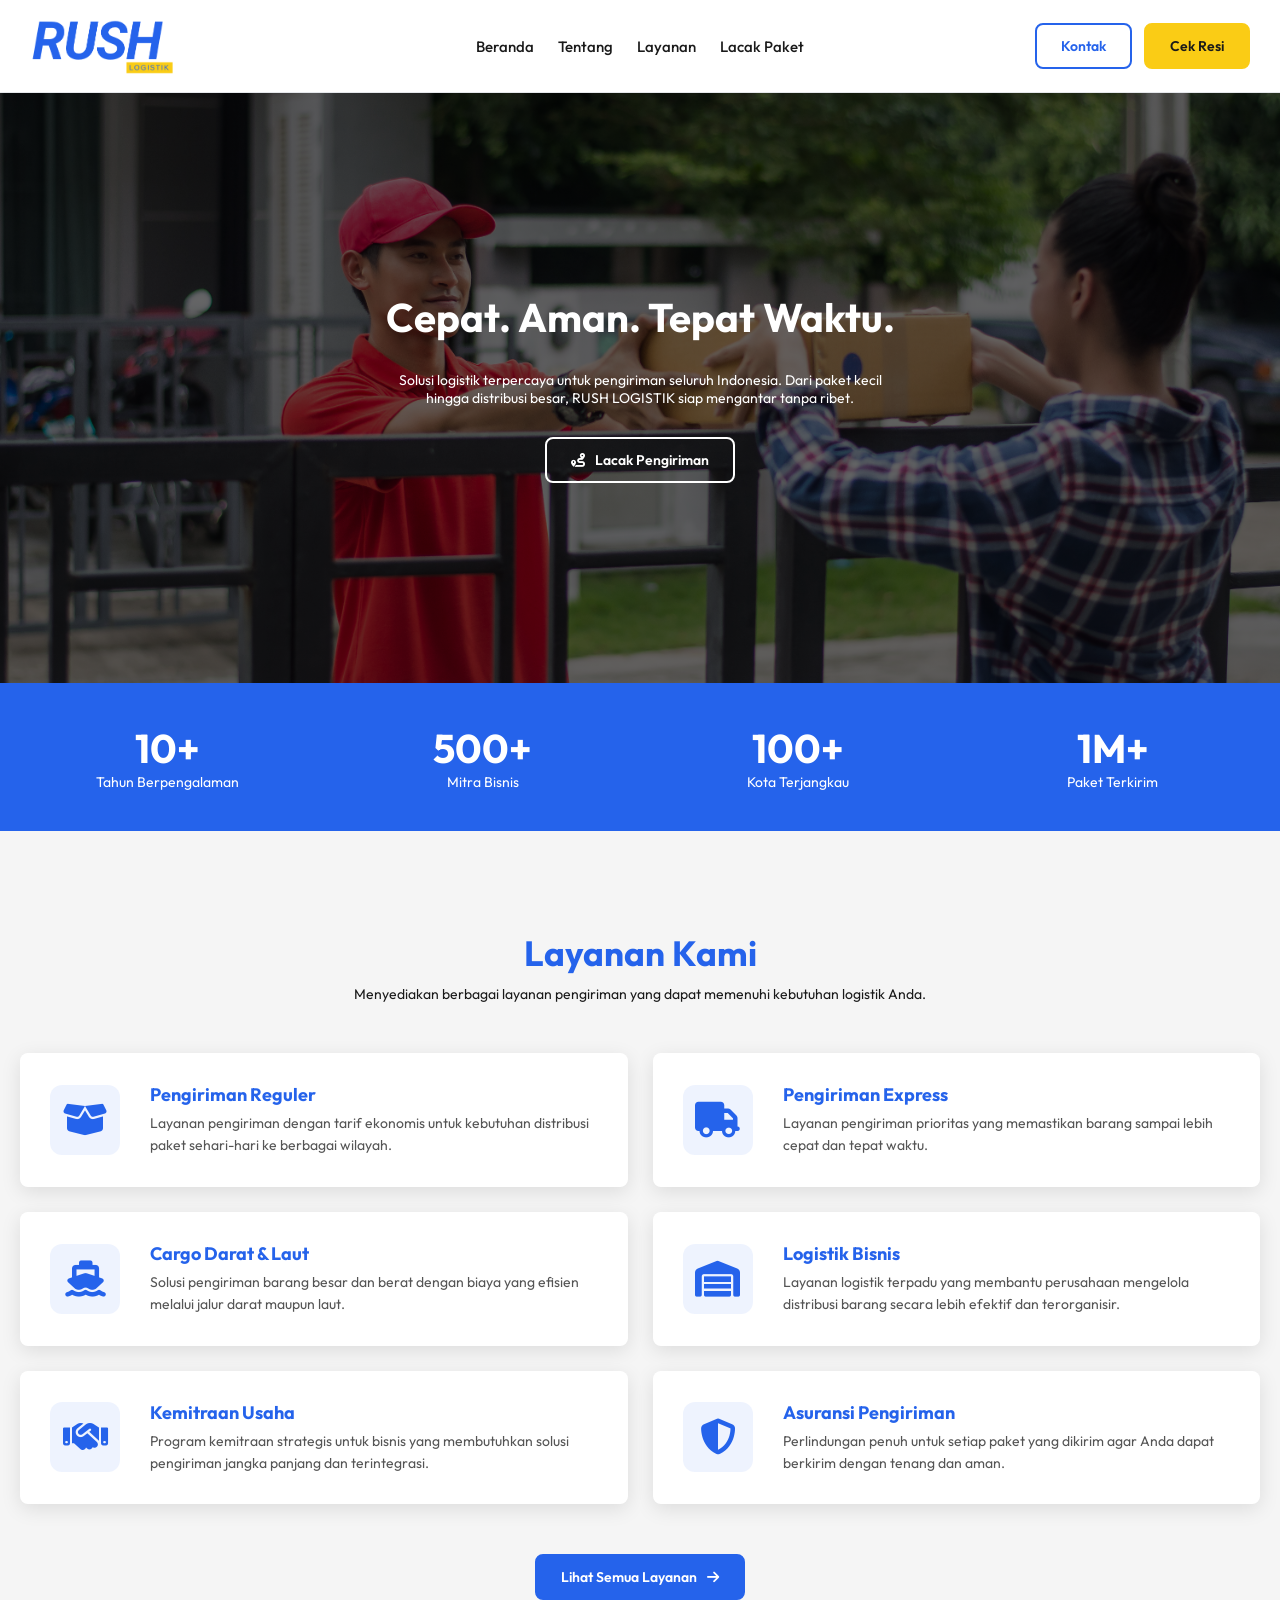
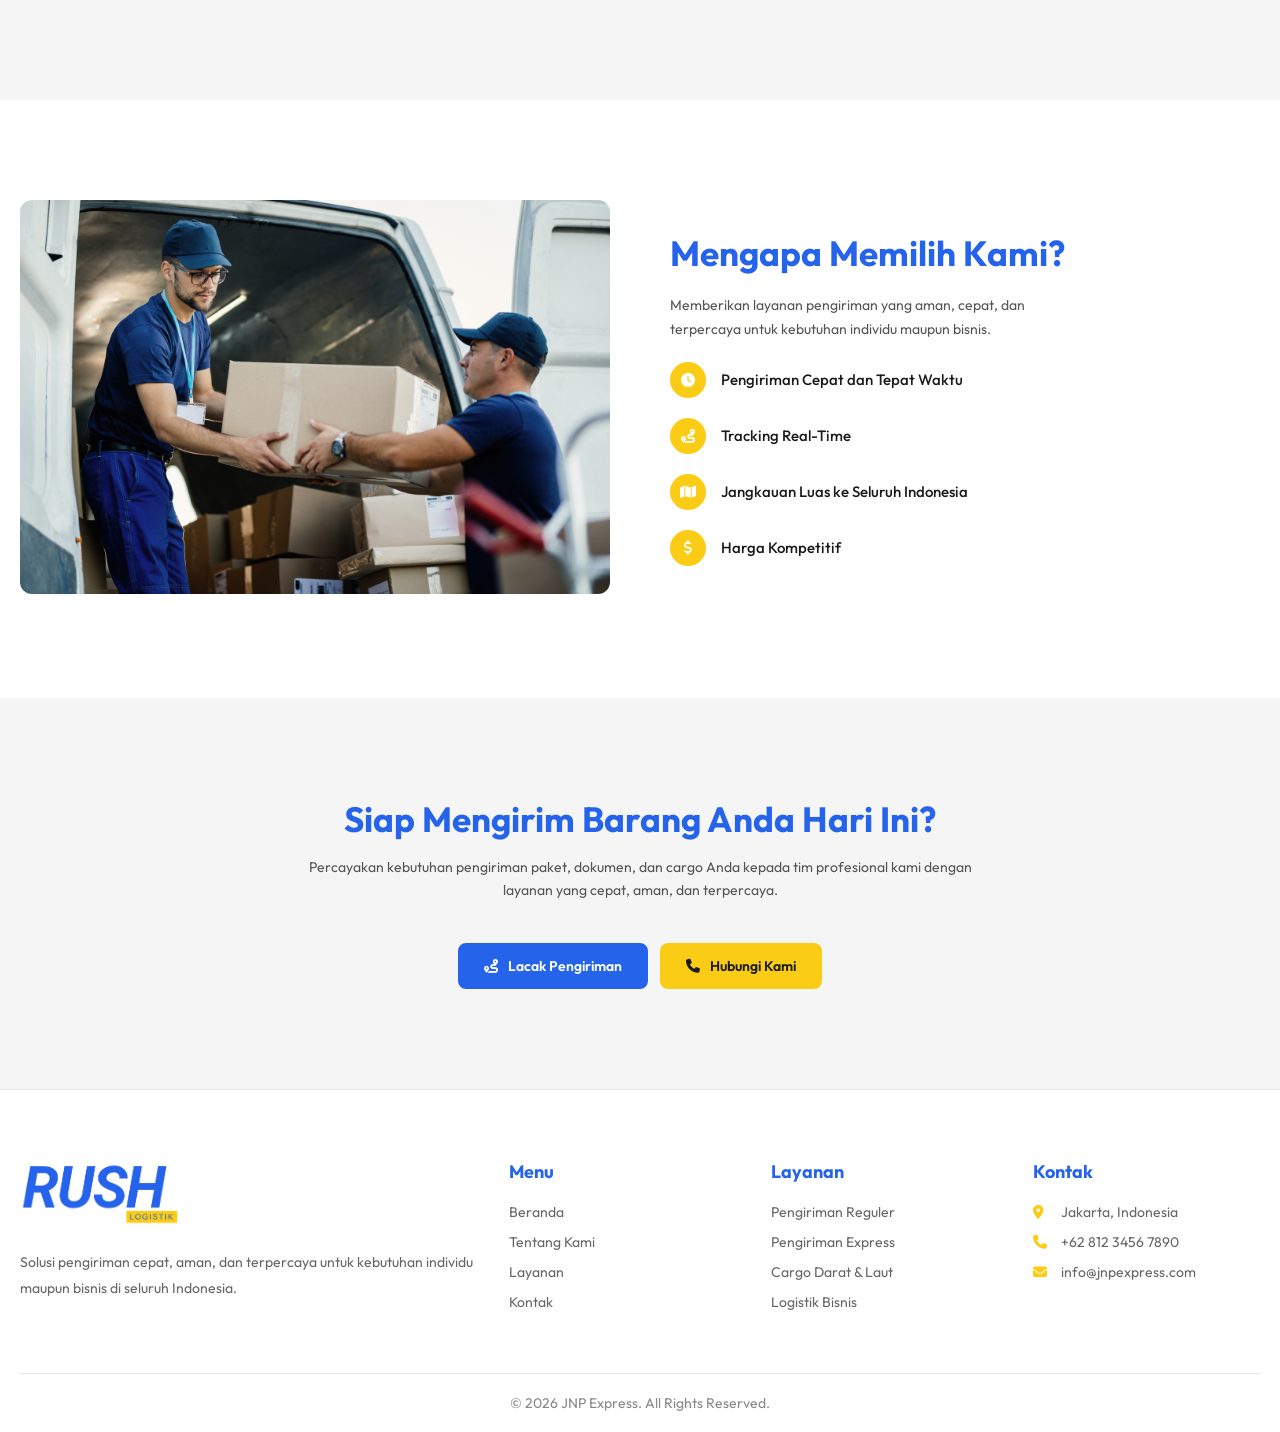
==== index.html @ 89da56f3 "initial commit" ====
<!DOCTYPE html>
<html lang="en">

<head>
    <meta charset="UTF-8">
    <meta name="viewport" content="width=device-width, initial-scale=1.0">
    <title>JNP Express</title>
    <link rel="stylesheet" href="css/style.css">
    <link rel="preconnect" href="https://fonts.googleapis.com">
    <link rel="preconnect" href="https://fonts.gstatic.com" crossorigin>
    <link href="https://unpkg.com/aos@2.3.1/dist/aos.css" rel="stylesheet">
    <link href="https://fonts.googleapis.com/css2?family=Outfit:wght@100..900&display=swap" rel="stylesheet">
    <link rel="stylesheet" href="https://cdnjs.cloudflare.com/ajax/libs/font-awesome/6.7.2/css/all.min.css">
</head>

<body>

    <!-- ============ MOBILE NAV OVERLAY ============ -->
    <div class="mobile-nav" id="mobileNav">
        <div class="mobile-nav-panel">
            <button class="mobile-nav-close" id="mobileNavClose" aria-label="Tutup menu">
                <i class="fas fa-times"></i>
            </button>
            <nav class="mobile-nav-links">
                <a href="index.html" class="active">Beranda</a>
                <a href="about.html">Tentang</a>
                <a href="services.html">Layanan</a>
                <a href="tracking.html">Lacak Paket</a>

            </nav>
            <div class="mobile-nav-buttons">
                <a href="#kontak" class="btn-primary-trans">Kontak</a>
                <a href="tracking.html" class="btn-secondary">Cek Resi</a>
            </div>
        </div>
    </div>

    <!-- ============ HEADER ============ -->
    <header class="header">
        <div class="header-inner">
            <div class="logo">
                <a href="#">
                    <img src="images/logo.png" alt="JNP Express Logo">
                </a>
            </div>

            <nav class="nav-link">
                <a href="#" class="active">Beranda</a>
                <a href="about.html">Tentang</a>
                <a href="services.html">Layanan</a>
                <a href="tracking.html">Lacak Paket</a>

            </nav>

            <div class="buttons">
                <a href="#kontak" class="btn-primary-trans">Kontak</a>
                <a href="tracking.html" class="btn-secondary">Cek Resi</a>
            </div>

            <!-- Hamburger button -->
            <button class="mobile-toggle" id="mobileToggle" aria-label="Buka menu">
                <i class="fas fa-bars"></i>
            </button>
        </div>
    </header>

    <!-- ============ HERO ============ -->
    <section class="wrapper-image">
        <div class="hero-section" data-aos="fade-up">
            <h1>Cepat. Aman. Tepat Waktu.</h1>
            <p>Solusi logistik terpercaya untuk pengiriman seluruh Indonesia.
                Dari paket kecil hingga distribusi besar, RUSH LOGISTIK siap mengantar tanpa ribet.</p>
            <div class="buttons">
                <a href="tracking.html" class="btn-white">
                    <i class="fas fa-route" style="margin-right: 10px;"></i> Lacak Pengiriman
                </a>
            </div>
        </div>
    </section>

    <!-- ============ STATS ============ -->
    <section class="wrapper-blue">
        <div class="stats-section" data-aos="fade-up">
            <div class="stat-item">
                <h2>10+</h2>
                <p>Tahun Berpengalaman</p>
            </div>
            <div class="stat-item">
                <h2>500+</h2>
                <p>Mitra Bisnis</p>
            </div>
            <div class="stat-item">
                <h2>100+</h2>
                <p>Kota Terjangkau</p>
            </div>
            <div class="stat-item">
                <h2>1M+</h2>
                <p>Paket Terkirim</p>
            </div>
        </div>
    </section>

    <!-- ============ SERVICES ============ -->
    <section class="wrapper-gray">
        <div class="services-section" data-aos="fade-up">
            <div class="section-title">
                <h2>Layanan Kami</h2>
                <p>Menyediakan berbagai layanan pengiriman yang dapat memenuhi kebutuhan logistik Anda.</p>
            </div>
            <div class="item-grid">
                <div class="item">
                    <i class="fas fa-box-open service-icon"></i>
                    <div>
                        <h3>Pengiriman Reguler</h3>
                        <p>Layanan pengiriman dengan tarif ekonomis untuk kebutuhan distribusi paket sehari-hari ke
                            berbagai wilayah.</p>
                    </div>
                </div>
                <div class="item">
                    <i class="fas fa-truck service-icon"></i>
                    <div>
                        <h3>Pengiriman Express</h3>
                        <p>Layanan pengiriman prioritas yang memastikan barang sampai lebih cepat dan tepat waktu.</p>
                    </div>
                </div>
                <div class="item">
                    <i class="fas fa-ship service-icon"></i>
                    <div>
                        <h3>Cargo Darat &amp; Laut</h3>
                        <p>Solusi pengiriman barang besar dan berat dengan biaya yang efisien melalui jalur darat maupun
                            laut.</p>
                    </div>
                </div>
                <div class="item">
                    <i class="fas fa-warehouse service-icon"></i>
                    <div>
                        <h3>Logistik Bisnis</h3>
                        <p>Layanan logistik terpadu yang membantu perusahaan mengelola distribusi barang secara lebih
                            efektif dan terorganisir.</p>
                    </div>
                </div>
                <div class="item">
                    <i class="fas fa-handshake service-icon"></i>
                    <div>
                        <h3>Kemitraan Usaha</h3>
                        <p>Program kemitraan strategis untuk bisnis yang membutuhkan solusi pengiriman jangka panjang
                            dan terintegrasi.</p>
                    </div>
                </div>
                <div class="item">
                    <i class="fas fa-shield-halved service-icon"></i>
                    <div>
                        <h3>Asuransi Pengiriman</h3>
                        <p>Perlindungan penuh untuk setiap paket yang dikirim agar Anda dapat berkirim dengan tenang dan
                            aman.</p>
                    </div>
                </div>
            </div>
            <a href="services.html" class="btn-primary">
                Lihat Semua Layanan <i class="fa fa-arrow-right" style="margin-left: 10px;"></i>
            </a>
        </div>
    </section>

    <!-- ============ WHY ============ -->
    <section class="wrapper-white">
        <div class="why-section" data-aos="fade-up">
            <div class="left">
                <img src="images/paket-diantar.jpg" alt="Pengiriman paket">
            </div>
            <div class="right">
                <h2>Mengapa Memilih Kami?</h2>
                <p>Memberikan layanan pengiriman yang aman, cepat, dan terpercaya untuk kebutuhan individu maupun
                    bisnis.</p>
                <div class="why-list">
                    <div class="why-item">
                        <i class="fas fa-clock"></i>
                        <span>Pengiriman Cepat dan Tepat Waktu</span>
                    </div>
                    <div class="why-item">
                        <i class="fas fa-route"></i>
                        <span>Tracking Real-Time</span>
                    </div>
                    <div class="why-item">
                        <i class="fas fa-map"></i>
                        <span>Jangkauan Luas ke Seluruh Indonesia</span>
                    </div>
                    <div class="why-item">
                        <i class="fas fa-dollar-sign"></i>
                        <span>Harga Kompetitif</span>
                    </div>
                </div>
            </div>
        </div>
    </section>

    <!-- ============ CTA ============ -->
    <section class="wrapper-gray">
        <div class="cta-section" data-aos="fade-up">
            <div class="text">
                <h1>Siap Mengirim Barang Anda Hari Ini?</h1>
                <p>Percayakan kebutuhan pengiriman paket, dokumen, dan cargo Anda kepada tim profesional kami dengan
                    layanan yang cepat, aman, dan terpercaya.</p>
            </div>
            <div class="buttons">
                <a href="tracking.html" class="btn-primary">
                    <i class="fas fa-route" style="margin-right: 10px;"></i> Lacak Pengiriman
                </a>
                <a href="#kontak" class="btn-secondary">
                    <i class="fas fa-phone" style="margin-right: 10px;"></i> Hubungi Kami
                </a>
            </div>
        </div>
    </section>

    <!-- ============ FOOTER ============ -->
    <footer class="footer" id="kontak">
        <div class="footer-content">
            <div class="footer-col">
                <img src="images/logo.png" alt="JNP Express" class="footer-logo">
                <p>Solusi pengiriman cepat, aman, dan terpercaya untuk kebutuhan individu maupun bisnis di seluruh
                    Indonesia.</p>
            </div>

            <div class="footer-col">
                <h4>Menu</h4>
                <ul>
                    <li><a href="#">Beranda</a></li>
                    <li><a href="#">Tentang Kami</a></li>
                    <li><a href="#">Layanan</a></li>
                    <li><a href="#">Kontak</a></li>
                </ul>
            </div>

            <div class="footer-col">
                <h4>Layanan</h4>
                <ul>
                    <li><a href="#">Pengiriman Reguler</a></li>
                    <li><a href="#">Pengiriman Express</a></li>
                    <li><a href="#">Cargo Darat &amp; Laut</a></li>
                    <li><a href="#">Logistik Bisnis</a></li>
                </ul>
            </div>

            <div class="footer-col">
                <h4>Kontak</h4>
                <ul>
                    <li>
                        <i class="fas fa-location-dot"></i>
                        Jakarta, Indonesia
                    </li>
                    <li>
                        <i class="fas fa-phone"></i>
                        +62 812 3456 7890
                    </li>
                    <li>
                        <i class="fas fa-envelope"></i>
                        info@jnpexpress.com
                    </li>
                </ul>
            </div>
        </div>

        <div class="footer-bottom">
            <p>© 2026 JNP Express. All Rights Reserved.</p>
        </div>
    </footer>

    <!-- ============ SCRIPTS ============ -->
    <script src="https://unpkg.com/aos@2.3.1/dist/aos.js"></script>
    <script>
        // AOS Init
        AOS.init({
            duration: 1000,
            once: true
        });

        // Mobile Nav
        const mobileToggle = document.getElementById('mobileToggle');
        const mobileNav = document.getElementById('mobileNav');
        const mobileNavClose = document.getElementById('mobileNavClose');

        function openNav() {
            mobileNav.style.display = 'block';
            document.body.style.overflow = 'hidden';
            // Trigger reflow for transition
            requestAnimationFrame(() => {
                mobileNav.classList.add('open');
            });
        }

        function closeNav() {
            mobileNav.classList.remove('open');
            document.body.style.overflow = '';
            mobileNav.addEventListener('transitionend', () => {
                if (!mobileNav.classList.contains('open')) {
                    mobileNav.style.display = 'none';
                }
            }, { once: true });
        }

        mobileToggle.addEventListener('click', openNav);
        mobileNavClose.addEventListener('click', closeNav);

        // Close on overlay click (outside panel)
        mobileNav.addEventListener('click', (e) => {
            if (e.target === mobileNav) closeNav();
        });

        // Close nav on mobile link click
        document.querySelectorAll('.mobile-nav-links a').forEach(link => {
            link.addEventListener('click', closeNav);
        });

        // Active nav link highlight on scroll (optional enhancement)
        const sections = document.querySelectorAll('section');
        const navLinks = document.querySelectorAll('.nav-link a, .mobile-nav-links a');

        window.addEventListener('scroll', () => {
            let current = '';
            sections.forEach(section => {
                const sectionTop = section.offsetTop - 120;
                if (window.scrollY >= sectionTop) {
                    current = section.getAttribute('id') || '';
                }
            });

            navLinks.forEach(link => {
                link.classList.remove('active');
                if (current && link.getAttribute('href') === `#${current}`) {
                    link.classList.add('active');
                }
            });
        });
    </script>

</body>

</html>
---- css/style.css ----
/* =============================================
   HOME CSS
   ============================================= */
html {
    scroll-behavior: smooth;
}

:root {
    --primary: #2563EB;
    --secondary: #FACC15;
    --dark: #1A1A1A;
    --light: #FFFFFF;
    --gray: #F5F5F5;
    --border: #E5E7EB;
}

* {
    margin: 0;
    padding: 0;
    box-sizing: border-box;
}

body {
    font-family: "Outfit", sans-serif;
    color: var(--dark);
    background: var(--light);
}

/* =============================================
   HEADER
   ============================================= */

.header {
    width: 100%;
    background: var(--light);
    z-index: 999;
    border-bottom: 1px solid var(--border);
    transition: all 0.3s ease;
    position: sticky;
    top: 0;
}

.header-inner {
    max-width: 1300px;
    margin: 0 auto;
    padding: 18px 24px;
    display: flex;
    align-items: center;
    justify-content: space-between;
    position: relative;
}

.logo img {
    height: 60px;
    width: auto;
    display: block;
}

.nav-link {
    position: absolute;
    left: 50%;
    transform: translateX(-50%);
    display: flex;
    align-items: center;
    gap: 35px;
}

.nav-link a {
    text-decoration: none;
    color: var(--dark);
    font-size: 15px;
    font-weight: 500;
    transition: all 0.3s ease;
    position: relative;
    white-space: nowrap;
}

.nav-link a::after {
    content: "";
    position: absolute;
    left: 0;
    bottom: -8px;
    width: 0;
    height: 2px;
    background: var(--primary);
    transition: 0.3s;
}

.nav-link a:hover,
.nav-link a.active {
    color: var(--primary);
}

.nav-link a:hover::after,
.nav-link a.active::after {
    width: 100%;
}

.buttons {
    display: flex;
    align-items: center;
    gap: 12px;
    flex-shrink: 0;
}

/* =============================================
   BUTTONS
   ============================================= */

.btn-primary {
    display: inline-flex;
    align-items: center;
    justify-content: center;
    padding: 12px 24px;
    background: var(--primary);
    border: 2px solid var(--primary);
    border-radius: 8px;
    text-decoration: none;
    color: var(--light);
    font-size: 14px;
    font-weight: 600;
    transition: all 0.3s ease;
    cursor: pointer;
    white-space: nowrap;
}

.btn-primary:hover {
    background: transparent;
    color: var(--primary);
}

.btn-primary-trans {
    display: inline-flex;
    align-items: center;
    justify-content: center;
    padding: 12px 24px;
    border: 2px solid var(--primary);
    border-radius: 8px;
    text-decoration: none;
    color: var(--primary);
    font-size: 14px;
    font-weight: 600;
    transition: all 0.3s ease;
    white-space: nowrap;
}

.btn-primary-trans:hover {
    background: var(--primary);
    color: var(--light);
}

.btn-secondary {
    display: inline-flex;
    align-items: center;
    justify-content: center;
    padding: 12px 24px;
    background: var(--secondary);
    border: 2px solid var(--secondary);
    border-radius: 8px;
    text-decoration: none;
    color: var(--dark);
    font-size: 14px;
    font-weight: 600;
    transition: all 0.3s ease;
    white-space: nowrap;
}

.btn-secondary:hover {
    color: var(--secondary);
    background: transparent;
    border-color: var(--secondary);
}

.btn-white {
    display: inline-flex;
    align-items: center;
    justify-content: center;
    padding: 12px 24px;
    background: transparent;
    border: 2px solid var(--light);
    border-radius: 8px;
    text-decoration: none;
    color: var(--light);
    font-size: 14px;
    font-weight: 600;
    transition: all 0.3s ease;
}

.btn-white:hover {
    color: var(--dark);
    background: var(--light);
}

/* =============================================
   MOBILE TOGGLE
   ============================================= */

.mobile-toggle {
    display: none;
    cursor: pointer;
    font-size: 28px;
    color: var(--primary);
    background: none;
    border: none;
    padding: 4px;
    z-index: 1001;
}

/* Mobile Nav Overlay */
.mobile-nav {
    display: none;
    position: fixed;
    top: 0;
    left: 0;
    width: 100%;
    height: 100%;
    background: rgba(0, 0, 0, 0.5);
    z-index: 1000;
    opacity: 0;
    transition: opacity 0.3s ease;
}

.mobile-nav.open {
    opacity: 1;
}

.mobile-nav-panel {
    position: absolute;
    top: 0;
    right: 0;
    width: 280px;
    height: 100%;
    background: var(--light);
    padding: 30px 24px;
    display: flex;
    flex-direction: column;
    gap: 0;
    transform: translateX(100%);
    transition: transform 0.3s ease;
    overflow-y: auto;
}

.mobile-nav.open .mobile-nav-panel {
    transform: translateX(0);
}

.mobile-nav-close {
    align-self: flex-end;
    background: none;
    border: none;
    font-size: 26px;
    color: var(--primary);
    cursor: pointer;
    margin-bottom: 30px;
}

.mobile-nav-links {
    display: flex;
    flex-direction: column;
    gap: 0;
    border-top: 1px solid var(--border);
}

.mobile-nav-links a {
    text-decoration: none;
    color: var(--dark);
    font-size: 16px;
    font-weight: 500;
    padding: 16px 0;
    border-bottom: 1px solid var(--border);
    transition: color 0.3s ease;
}

.mobile-nav-links a:hover,
.mobile-nav-links a.active {
    color: var(--primary);
}

.mobile-nav-buttons {
    display: flex;
    flex-direction: column;
    gap: 12px;
    margin-top: 30px;
}

.mobile-nav-buttons .btn-primary-trans,
.mobile-nav-buttons .btn-secondary {
    width: 100%;
    justify-content: center;
}

/* =============================================
   WRAPPERS
   ============================================= */

.wrapper-image {
    width: 100%;
    display: flex;
    justify-content: center;
    align-items: center;
    padding: 200px 20px;
    background-image:
        linear-gradient(rgba(0, 0, 0, 0.6), rgba(0, 0, 0, 0.6)),
        url('../images/hero-bg.jpg');
    background-size: cover;
    background-position: center;
    background-repeat: no-repeat;
}

.wrapper-white {
    background-color: var(--light);
    width: 100%;
    display: flex;
    justify-content: center;
    padding: 100px 20px;
}

.wrapper-gray {
    background-color: var(--gray);
    width: 100%;
    display: flex;
    justify-content: center;
    padding: 100px 20px;
}

.wrapper-blue {
    background-color: var(--primary);
    width: 100%;
    display: flex;
    justify-content: center;
    padding: 20px;
}

.wrapper-blue-1 {
    background-color: var(--primary);
    width: 100%;
    display: flex;
    justify-content: center;
    padding: 100px 20px;
}

/* =============================================
   HERO SECTION
   ============================================= */

.hero-section {
    display: flex;
    flex-direction: column;
    justify-content: center;
    align-items: center;
    width: 100%;
    max-width: 700px;
    gap: 30px;
    color: var(--light);
    text-align: center;
}

.hero-section h1 {
    font-size: 40px;
    text-align: center;
    line-height: 1.2;
}

.hero-section p {
    font-size: 14px;
    width: 500px;
    max-width: 100%;
}

/* =============================================
   STATS SECTION
   ============================================= */

.stats-section {
    width: 100%;
    display: grid;
    grid-template-columns: repeat(4, 1fr);
    gap: 30px;
    max-width: 1300px;
}

.stat-item {
    padding: 20px;
    border-radius: 8px;
    text-align: center;
    color: var(--light);
}

.stat-item h2 {
    font-size: 40px;
}

.stat-item p {
    font-size: 14px;
}

/* =============================================
   SECTION TITLE
   ============================================= */

.section-title {
    display: flex;
    flex-direction: column;
    justify-content: center;
    align-items: center;
    gap: 10px;
    text-align: center;
}

.section-title h2 {
    font-size: 35px;
    color: var(--primary);
}

.section-title p {
    font-size: 14px;
    color: var(--dark);
}

/* =============================================
   SERVICES SECTION
   ============================================= */

.services-section {
    display: flex;
    flex-direction: column;
    justify-content: center;
    align-items: center;
    width: 100%;
    max-width: 1300px;
    gap: 50px;
}

.services-section .item-grid {
    width: 100%;
    display: grid;
    grid-template-columns: repeat(2, 1fr);
    gap: 25px;
}

.services-section .item-grid .item {
    display: flex;
    flex-direction: row;
    gap: 30px;
    justify-content: start;
    align-items: center;
    background-color: #FFF;
    padding: 30px;
    box-shadow: 0 5px 20px rgba(0, 0, 0, 0.1);
    position: relative;
    overflow: hidden;
    border-radius: 8px;
    transition: transform 0.3s ease, box-shadow 0.3s ease;
}

.services-section .item-grid .item:hover {
    transform: translateY(-4px);
    box-shadow: 0 10px 30px rgba(0, 0, 0, 0.15);
}

.services-section .item-grid .service-icon {
    font-size: 36px;
    color: var(--primary);
    flex-shrink: 0;
    width: 70px;
    height: 70px;
    display: flex;
    align-items: center;
    justify-content: center;
    background-color: rgba(37, 99, 235, 0.08);
    border-radius: 12px;
}

.services-section .item-grid h3 {
    font-size: 18px;
    color: var(--primary);
    text-align: left;
    font-weight: 700;
    margin: 0;
}

.services-section .item-grid p {
    color: #555;
    font-size: 14px;
    text-align: left;
    margin-top: 6px;
    line-height: 1.6;
}

/* =============================================
   WHY SECTION
   ============================================= */

.why-section {
    display: flex;
    flex-direction: row;
    justify-content: center;
    align-items: center;
    width: 100%;
    max-width: 1300px;
    gap: 60px;
}

.why-section .left {
    flex: 1;
}

.why-section .left img {
    width: 100%;
    height: auto;
    object-fit: cover;
    border-radius: 12px;
}

.why-section .right {
    flex: 1;
    display: flex;
    flex-direction: column;
    justify-content: center;
    align-items: start;
    gap: 20px;
}

.why-section .right h2 {
    font-size: 35px;
    color: var(--primary);
    line-height: 1.2;
}

.why-section .right p {
    font-size: 14px;
    line-height: 1.7;
    color: #555;
    max-width: 420px;
}

.why-list {
    display: flex;
    flex-direction: column;
    gap: 20px;
    width: 100%;
}

.why-item {
    display: flex;
    align-items: center;
    gap: 15px;
    font-size: 15px;
    font-weight: 500;
}

.why-item i {
    width: 36px;
    height: 36px;
    background: var(--secondary);
    color: #fff;
    border-radius: 50%;
    display: flex;
    align-items: center;
    justify-content: center;
    flex-shrink: 0;
    font-size: 14px;
}

/* =============================================
   CTA SECTION
   ============================================= */

.cta-section {
    display: flex;
    flex-direction: column;
    justify-content: center;
    align-items: center;
    width: 100%;
    max-width: 700px;
    gap: 40px;
    text-align: center;
}

.cta-section .text {
    display: flex;
    flex-direction: column;
    gap: 16px;
    justify-content: center;
    align-items: center;
    text-align: center;
}

.cta-section .text h1 {
    font-size: 35px;
    color: var(--primary);
    line-height: 1.2;
}

.cta-section .text p {
    font-size: 14px;
    line-height: 1.7;
    color: #555;
}

.cta-section .buttons {
    flex-wrap: wrap;
    justify-content: center;
}

/* =============================================
   FOOTER
   ============================================= */

.footer {
    background: var(--light);
    color: var(--dark);
    padding: 70px 20px 20px;
    border-top: 1px solid var(--border);
}

.footer-content {
    max-width: 1300px;
    margin: 0 auto;
    display: grid;
    grid-template-columns: 2fr 1fr 1fr 1fr;
    gap: 50px;
}

.footer-logo {
    width: 160px;
    height: auto;
    margin-bottom: 20px;
}

.footer-col p {
    font-size: 14px;
    line-height: 1.8;
    color: #666;
}

.footer-col h4 {
    margin-bottom: 20px;
    font-size: 18px;
    color: var(--primary);
}

.footer-col ul {
    list-style: none;
}

.footer-col ul li {
    margin-bottom: 12px;
    font-size: 14px;
    color: #666;
    display: flex;
    align-items: flex-start;
    gap: 8px;
}

.footer-col ul li a {
    color: #666;
    text-decoration: none;
    transition: .3s;
}

.footer-col ul li a:hover {
    color: var(--primary);
}

.footer-col ul li i {
    width: 20px;
    color: var(--secondary);
    flex-shrink: 0;
    margin-top: 2px;
}

.footer-bottom {
    max-width: 1300px;
    margin: 50px auto 0;
    padding-top: 20px;
    border-top: 1px solid var(--border);
    text-align: center;
}

.footer-bottom p {
    font-size: 14px;
    color: #888;
}

/* =============================================
   ABOUT SECTION
   ============================================= */

.about-section {
    display: flex;
    flex-direction: row;
    justify-content: center;
    align-items: center;
    width: 100%;
    max-width: 1300px;
    gap: 50px;
    color: var(--dark);
    text-align: center;
}

/* =============================================
   RESPONSIVE BREAKPOINTS
   ============================================= */

/* ---- LARGE DESKTOP: max 1300px ---- */
@media (max-width: 1300px) {
    .header-inner {
        padding: 16px 30px;
    }

    .nav-link {
        gap: 24px;
    }

    .stats-section {
        gap: 20px;
    }

    .footer-content {
        gap: 35px;
    }
}

/* ---- TABLET LANDSCAPE: max 1100px ---- */
@media (max-width: 1100px) {
    .nav-link {
        gap: 18px;
    }

    .nav-link a {
        font-size: 14px;
    }

    .buttons .btn-primary-trans,
    .buttons .btn-secondary {
        padding: 10px 16px;
        font-size: 13px;
    }

    .why-section {
        gap: 40px;
    }

    .footer-content {
        grid-template-columns: 1fr 1fr;
        gap: 40px;
    }
}

/* ---- TABLET PORTRAIT: max 900px ---- */
@media (max-width: 900px) {

    /* Header: hide desktop nav, show hamburger */
    .nav-link {
        display: none;
    }

    .header .buttons {
        display: none;
    }

    .mobile-toggle {
        display: block;
    }

    /* Hero */
    .wrapper-image {
        padding: 140px 24px;
    }

    .hero-section h1 {
        font-size: 32px;
    }

    .hero-section p {
        width: 100%;
        font-size: 14px;
    }

    /* Stats: 2 columns */
    .stats-section {
        grid-template-columns: repeat(2, 1fr);
        gap: 20px;
        padding: 10px 0;
    }

    .wrapper-blue {
        padding: 30px 24px;
    }

    /* Services: 1 column */
    .services-section .item-grid {
        grid-template-columns: 1fr;
    }

    /* Why */
    .why-section {
        flex-direction: column;
        gap: 40px;
    }

    .why-section .left {
        width: 100%;
    }

    .why-section .right {
        width: 100%;
    }

    .why-section .right h2 {
        font-size: 28px;
    }

    .why-section .right p {
        max-width: 100%;
    }

    /* Wrapper padding */
    .wrapper-white,
    .wrapper-gray {
        padding: 70px 24px;
    }

    /* CTA */
    .cta-section .text h1 {
        font-size: 28px;
    }

    /* Footer */
    .footer-content {
        grid-template-columns: 1fr 1fr;
        gap: 36px;
    }

    .footer {
        padding: 50px 24px 20px;
    }

    /* Section titles */
    .section-title h2 {
        font-size: 28px;
    }
}

/* ---- MOBILE LARGE: max 600px ---- */
@media (max-width: 600px) {

    /* Logo */
    .logo img {
        height: 46px;
    }

    /* Hero */
    .wrapper-image {
        padding: 100px 20px;
    }

    .hero-section {
        gap: 20px;
    }

    .hero-section h1 {
        font-size: 26px;
        line-height: 1.3;
    }

    .hero-section p {
        font-size: 13px;
        width: 100%;
    }

    /* Stats */
    .stats-section {
        grid-template-columns: repeat(2, 1fr);
        gap: 16px;
    }

    .stat-item h2 {
        font-size: 30px;
    }

    .stat-item p {
        font-size: 13px;
    }

    /* Wrapper padding */
    .wrapper-white,
    .wrapper-gray {
        padding: 60px 16px;
    }

    /* Section title */
    .section-title h2 {
        font-size: 24px;
    }

    .section-title p {
        font-size: 13px;
        text-align: center;
    }

    /* Services */
    .services-section {
        gap: 35px;
    }

    .services-section .item-grid {
        gap: 16px;
    }

    .services-section .item-grid .item {
        flex-direction: column;
        align-items: flex-start;
        gap: 16px;
        padding: 24px;
    }

    .services-section .item-grid .service-icon {
        font-size: 28px;
        width: 56px;
        height: 56px;
    }

    .services-section .item-grid h3 {
        font-size: 17px;
    }

    /* Why */
    .why-section .right h2 {
        font-size: 24px;
    }

    .why-item {
        font-size: 14px;
    }

    /* CTA */
    .cta-section {
        gap: 30px;
    }

    .cta-section .text h1 {
        font-size: 24px;
    }

    .cta-section .buttons {
        flex-direction: column;
        width: 100%;
        align-items: stretch;
    }

    .cta-section .buttons a {
        width: 100%;
        justify-content: center;
    }

    /* Footer */
    .footer-content {
        grid-template-columns: 1fr;
        gap: 30px;
    }

    .footer {
        padding: 40px 16px 16px;
    }

    .footer-logo {
        width: 140px;
    }

    .footer-col h4 {
        font-size: 16px;
        margin-bottom: 14px;
    }

    .footer-bottom {
        margin-top: 30px;
    }

    /* Buttons */
    .btn-primary,
    .btn-secondary,
    .btn-white,
    .btn-primary-trans {
        padding: 12px 20px;
        font-size: 13px;
    }
}

/* ---- MOBILE SMALL: max 400px ---- */
@media (max-width: 400px) {
    .hero-section h1 {
        font-size: 22px;
    }

    .header-inner {
        padding: 14px 16px;
    }

    .logo img {
        height: 40px;
    }

    .stats-section {
        grid-template-columns: 1fr 1fr;
        gap: 10px;
    }

    .stat-item h2 {
        font-size: 26px;
    }

    .section-title h2 {
        font-size: 22px;
    }

    .cta-section .text h1 {
        font-size: 20px;
    }

    .why-section .right h2 {
        font-size: 22px;
    }
}
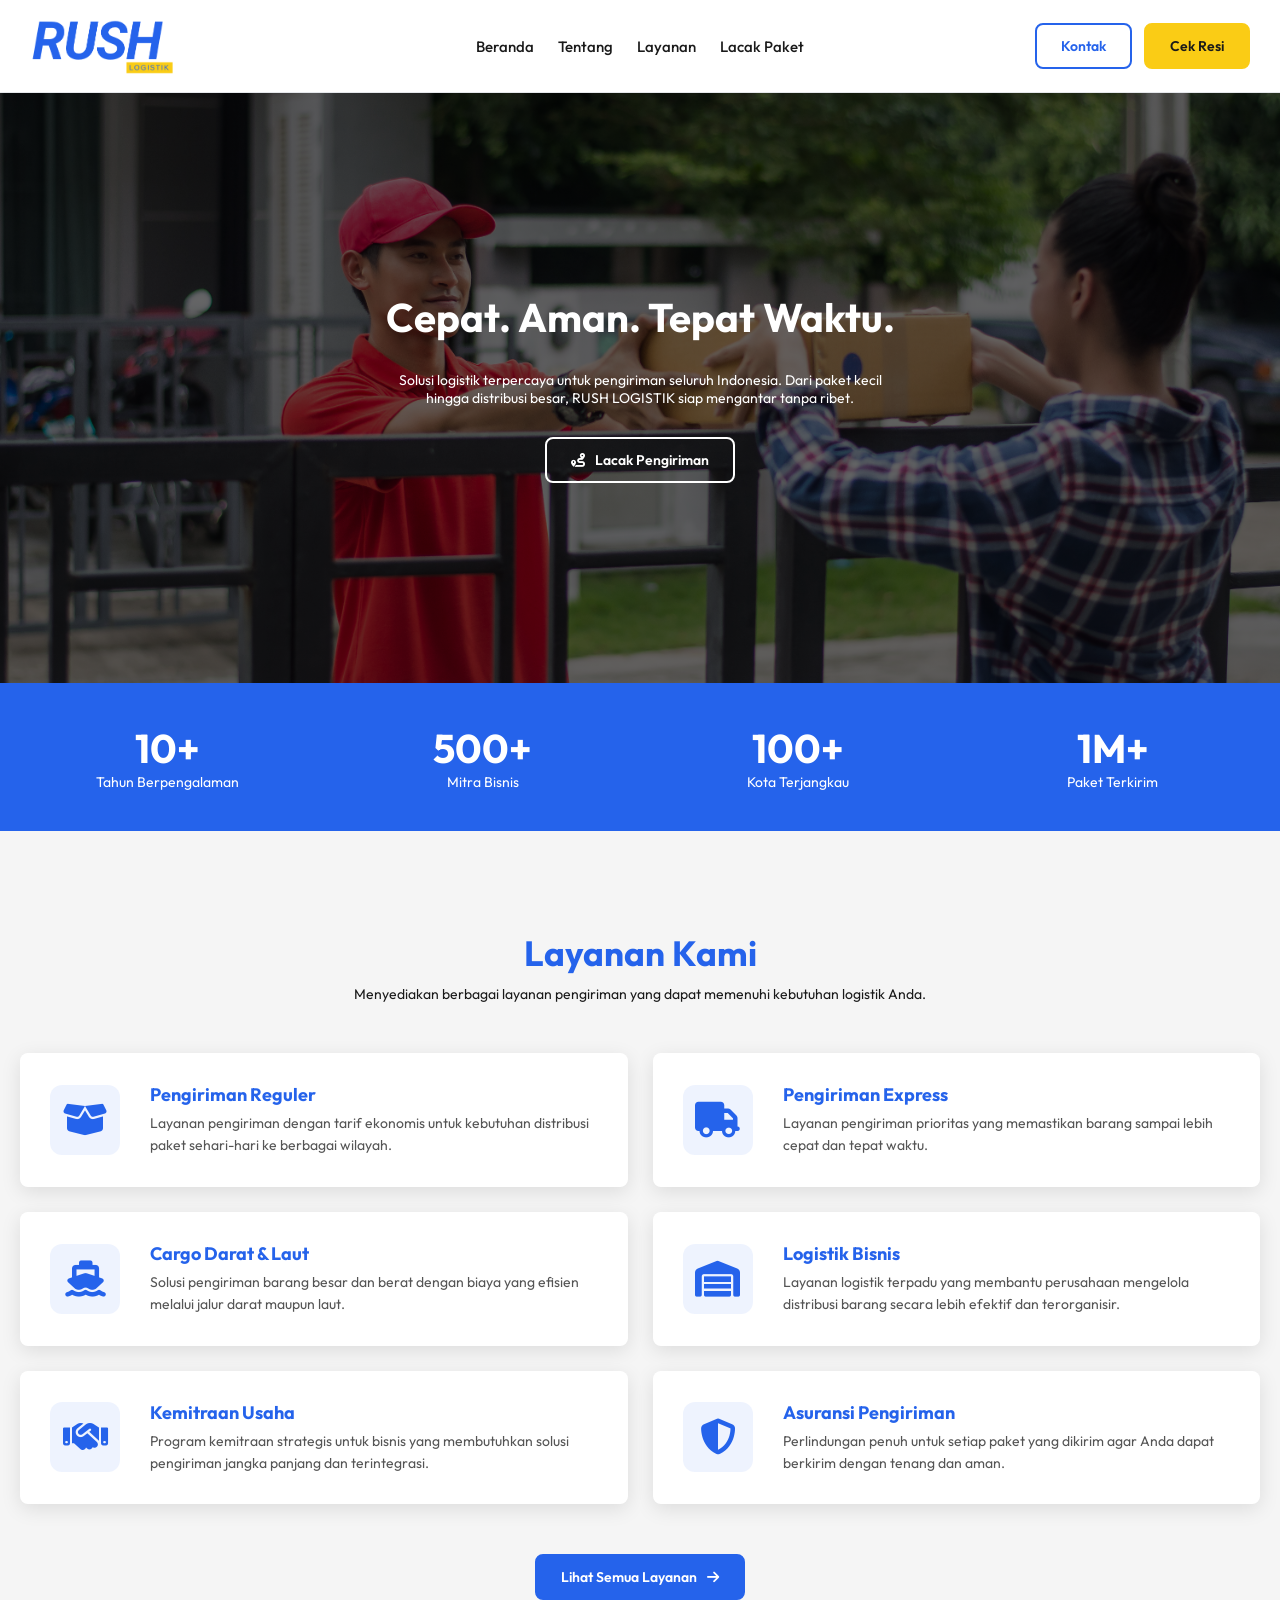
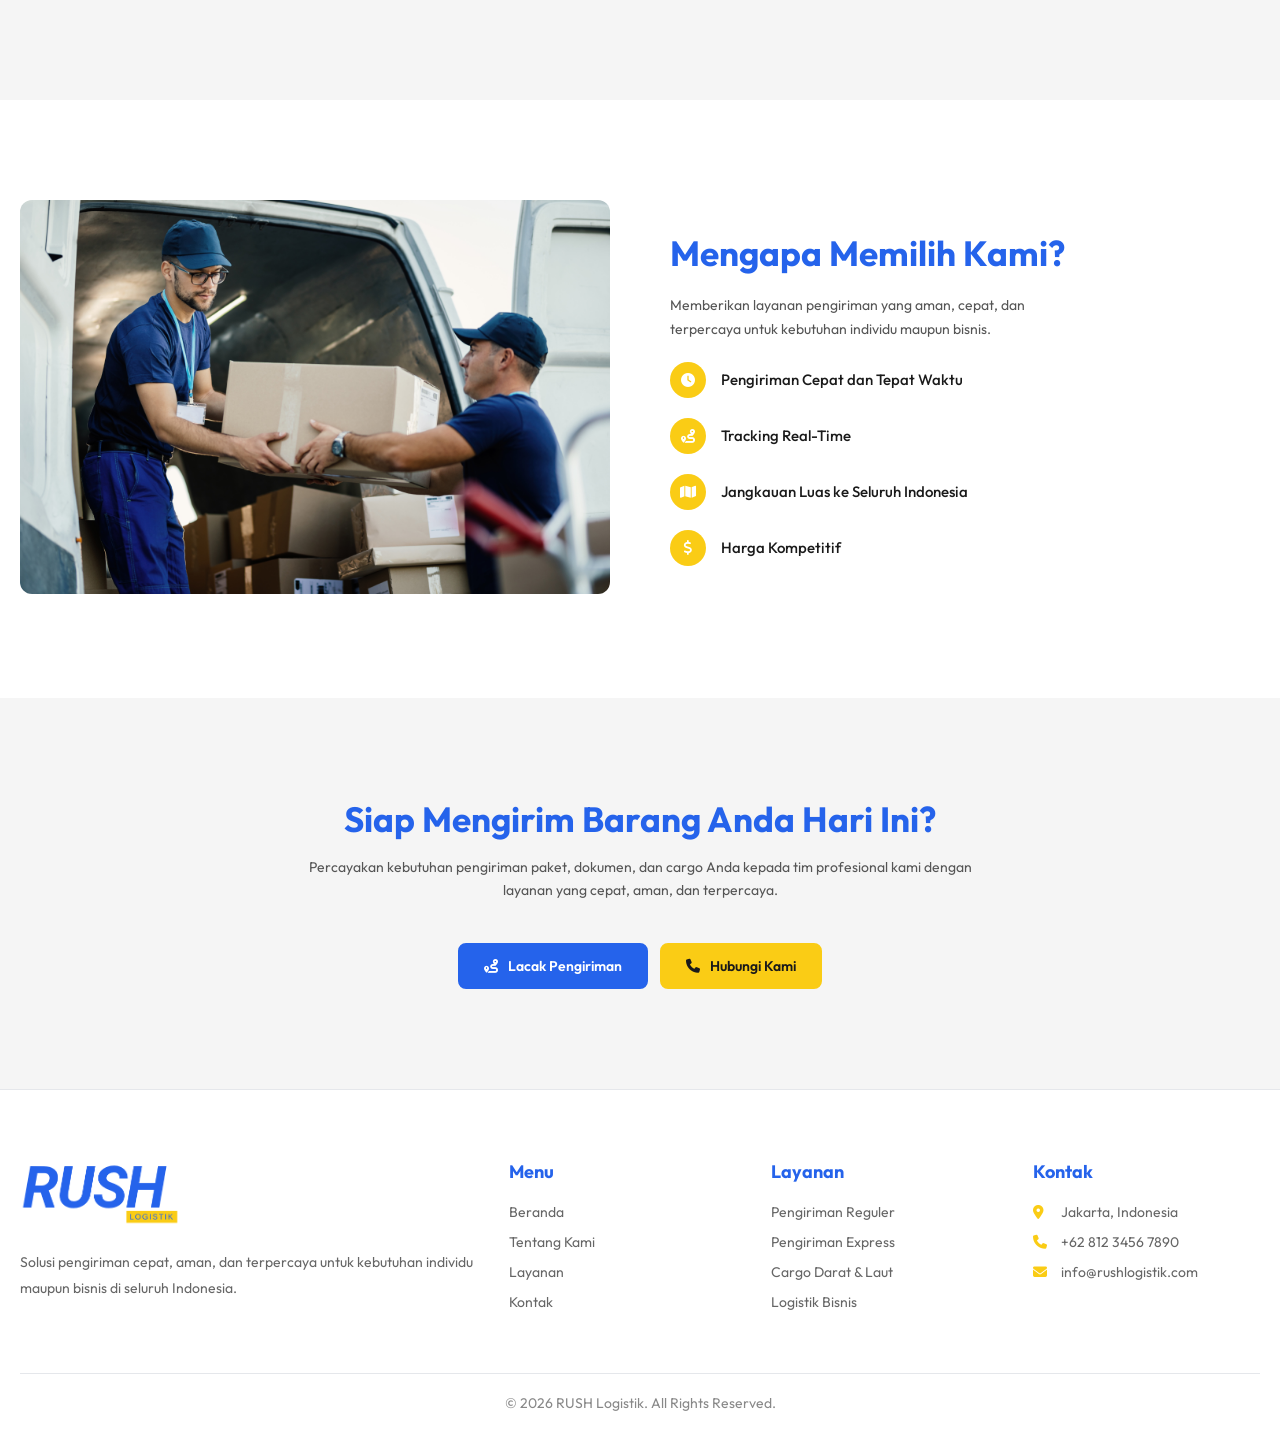
==== commit 8cb7737c: "fix: title fix" ====
--- a/index.html
+++ b/index.html
@@ -4,7 +4,7 @@
 <head>
     <meta charset="UTF-8">
     <meta name="viewport" content="width=device-width, initial-scale=1.0">
-    <title>JNP Express</title>
+    <title>RUSH Logistik</title>
     <link rel="stylesheet" href="css/style.css">
     <link rel="preconnect" href="https://fonts.googleapis.com">
     <link rel="preconnect" href="https://fonts.gstatic.com" crossorigin>
@@ -40,7 +40,7 @@
         <div class="header-inner">
             <div class="logo">
                 <a href="#">
-                    <img src="images/logo.png" alt="JNP Express Logo">
+                    <img src="images/logo.png" alt="RUSH Logistik Logo">
                 </a>
             </div>
 
@@ -217,7 +217,7 @@
     <footer class="footer" id="kontak">
         <div class="footer-content">
             <div class="footer-col">
-                <img src="images/logo.png" alt="JNP Express" class="footer-logo">
+                <img src="images/logo.png" alt="RUSH Logistik" class="footer-logo">
                 <p>Solusi pengiriman cepat, aman, dan terpercaya untuk kebutuhan individu maupun bisnis di seluruh
                     Indonesia.</p>
             </div>
@@ -255,14 +255,14 @@
                     </li>
                     <li>
                         <i class="fas fa-envelope"></i>
-                        info@jnpexpress.com
+                        info@rushlogistik.com
                     </li>
                 </ul>
             </div>
         </div>
 
         <div class="footer-bottom">
-            <p>© 2026 JNP Express. All Rights Reserved.</p>
+            <p>© 2026 RUSH Logistik. All Rights Reserved.</p>
         </div>
     </footer>
 
